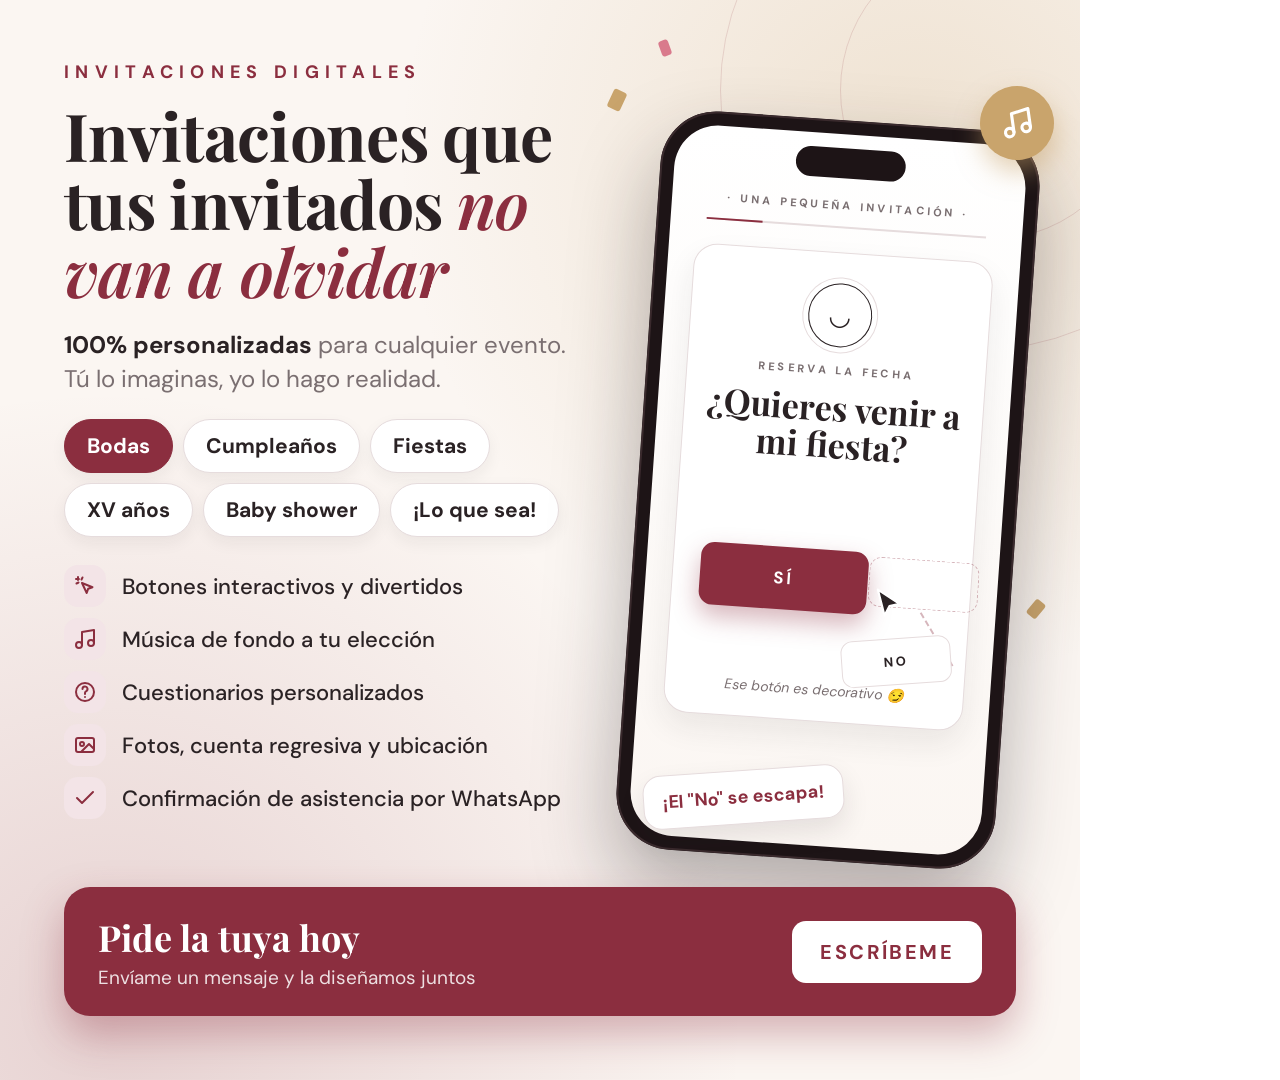
==== promo/marketplace.html @ bbc46b10 "Imagen promocional para Marketplace Co-Authored-By: Claude Opus 5.5 <noreply@anthropic.com> Claude-S" ====
<!doctype html>
<html lang="es">
<head>
<meta charset="utf-8">
<link href="https://fonts.googleapis.com/css2?family=Playfair+Display:ital,wght@0,600;0,700;1,500;1,600&family=DM+Sans:wght@400;500;700&display=swap" rel="stylesheet">
<style>
  :root {
    --vino: #8b2e3f; --vino-dark: #5e1a28; --rosa: #f3e4e7; --crema: #fbf6f2;
    --oro: #c9a46c; --ink: #2a2224; --muted: #7a6f71; --line: #e6dcdd;
  }
  * { box-sizing: border-box; margin: 0; }
  body { width: 1080px; height: 1080px; overflow: hidden; font-family: "DM Sans", sans-serif; color: var(--ink); }
  .canvas {
    position: relative; width: 1080px; height: 1080px; overflow: hidden;
    background:
      radial-gradient(circle at 85% 15%, rgba(201,164,108,.25), transparent 40%),
      radial-gradient(circle at 10% 95%, rgba(139,46,63,.18), transparent 45%),
      var(--crema);
    padding: 60px 64px;
  }
  .ring { position: absolute; border: 1.5px solid rgba(139,46,63,.15); border-radius: 50%; }
  .confetti { position: absolute; border-radius: 3px; }

  .eyebrow { font-size: 18px; letter-spacing: .35em; text-transform: uppercase; font-weight: 700; color: var(--vino); }
  h1 {
    font-family: "Playfair Display", serif; font-weight: 700; font-size: 66px; line-height: 1.03;
    margin-top: 18px; width: 560px; letter-spacing: -.01em;
  }
  h1 em { font-style: italic; font-weight: 600; color: var(--vino); }
  .sub { margin-top: 22px; font-size: 24px; line-height: 1.4; color: var(--muted); width: 520px; }
  .sub strong { color: var(--ink); }

  .chips { display: flex; flex-wrap: wrap; gap: 10px; margin-top: 24px; width: 560px; }
  .chip {
    padding: 12px 22px; border-radius: 999px; font-size: 21px; font-weight: 700;
    background: #fff; border: 1.5px solid var(--line); box-shadow: 0 6px 16px rgba(42,34,36,.06);
  }
  .chip.dark { background: var(--vino); color: #fff; border-color: var(--vino); }

  .features { margin-top: 28px; display: grid; gap: 11px; width: 540px; }
  .feat { display: flex; align-items: center; gap: 16px; font-size: 22px; font-weight: 500; }
  .feat .ic {
    flex: none; width: 42px; height: 42px; border-radius: 14px; display: grid; place-items: center;
    background: var(--rosa); color: var(--vino);
  }
  .feat svg { width: 24px; height: 24px; }

  .cta {
    position: absolute; left: 64px; bottom: 64px; right: 64px;
    display: flex; align-items: center; justify-content: space-between;
    background: var(--vino); color: #fff; border-radius: 26px; padding: 26px 34px;
    box-shadow: 0 18px 40px rgba(139,46,63,.35);
  }
  .cta .big { font-family: "Playfair Display", serif; font-size: 36px; font-weight: 700; }
  .cta .small { font-size: 19px; opacity: .85; margin-top: 4px; }
  .cta .btn {
    background: #fff; color: var(--vino); font-weight: 700; font-size: 20px; letter-spacing: .12em;
    text-transform: uppercase; padding: 18px 28px; border-radius: 14px;
  }

  /* Teléfono */
  .phone {
    position: absolute; right: 62px; top: 120px; width: 380px; height: 740px;
    background: #1d1416; border-radius: 56px; padding: 14px;
    box-shadow: 0 40px 80px rgba(42,34,36,.35), inset 0 0 0 2px #3a2a2d;
    transform: rotate(4deg);
  }
  .screen {
    position: relative; width: 100%; height: 100%; border-radius: 44px; overflow: hidden;
    background: linear-gradient(180deg, #fff 0%, var(--crema) 100%);
    padding: 64px 26px 26px; text-align: center;
  }
  .notch { position: absolute; top: 14px; left: 50%; transform: translateX(-50%); width: 110px; height: 30px; background: #1d1416; border-radius: 20px; }
  .s-eyebrow { font-size: 11px; letter-spacing: .3em; text-transform: uppercase; font-weight: 700; color: var(--muted); }
  .s-bar { height: 2px; background: var(--line); margin: 14px 10px 0; position: relative; }
  .s-bar::after { content: ""; position: absolute; left: 0; top: 0; bottom: 0; width: 20%; background: var(--vino); }
  .s-card {
    margin-top: 24px; background: #fff; border: 1px solid var(--line); border-radius: 24px;
    padding: 30px 18px 26px; position: relative; height: 470px;
    box-shadow: 0 14px 30px rgba(42,34,36,.08);
  }
  .s-icon {
    width: 64px; height: 64px; margin: 0 auto 16px; border-radius: 50%; border: 1.5px solid var(--ink);
    box-shadow: 0 0 0 5px #fff, 0 0 0 6px var(--line); display: grid; place-items: center; font-size: 26px;
  }
  .s-label { font-size: 11px; letter-spacing: .3em; font-weight: 700; color: var(--muted); text-transform: uppercase; }
  .s-q { font-family: "Playfair Display", serif; font-weight: 700; font-size: 34px; line-height: 1.1; margin-top: 12px; }
  .s-yes {
    position: absolute; left: 36px; top: 300px; width: 150px; padding: 18px 0; border-radius: 12px;
    background: var(--vino); color: #fff; font-weight: 700; letter-spacing: .2em; font-size: 15px;
    box-shadow: 0 10px 22px rgba(139,46,63,.35); transform: scale(1.12);
  }
  .s-no {
    position: absolute; right: 14px; top: 380px; width: 110px; padding: 14px 0; border-radius: 12px;
    background: #fff; border: 1px solid var(--line); font-weight: 700; letter-spacing: .2em; font-size: 13px;
    transform: rotate(-8deg);
  }
  .ghost { position: absolute; border: 1.5px dashed rgba(139,46,63,.35); border-radius: 12px; }
  .trail { position: absolute; height: 0; border-top: 2px dashed rgba(139,46,63,.35); transform-origin: left center; }
  .cursor { position: absolute; width: 34px; height: 34px; }
  .s-hint { position: absolute; left: 0; right: 0; bottom: 22px; font-size: 14px; font-style: italic; color: var(--muted); }

  .note {
    position: absolute; right: 26px; top: 86px; width: 74px; height: 74px; border-radius: 50%;
    background: var(--oro); color: #fff; display: grid; place-items: center;
    box-shadow: 0 12px 26px rgba(201,164,108,.5); transform: rotate(-8deg);
  }
  .note svg { width: 34px; height: 34px; }
  .bubble {
    position: absolute; right: 236px; top: 770px; background: #fff; border: 1.5px solid var(--line);
    border-radius: 18px; padding: 14px 18px; font-size: 18px; font-weight: 700; color: var(--vino);
    box-shadow: 0 12px 26px rgba(42,34,36,.1); transform: rotate(-4deg);
  }
</style>
</head>
<body>
<div class="canvas">
  <div class="ring" style="width:520px;height:520px;right:-160px;top:-170px"></div>
  <div class="ring" style="width:300px;height:300px;right:-60px;top:-60px"></div>

  <div class="confetti" style="width:14px;height:20px;background:var(--oro);left:610px;top:90px;transform:rotate(25deg)"></div>
  <div class="confetti" style="width:10px;height:16px;background:#d97a8c;left:660px;top:40px;transform:rotate(-20deg)"></div>
  <div class="confetti" style="width:12px;height:18px;background:var(--oro);left:1030px;top:600px;transform:rotate(40deg)"></div>
  <div class="confetti" style="width:10px;height:10px;border-radius:50%;background:#d97a8c;left:1000px;top:540px"></div>

  <p class="eyebrow">Invitaciones digitales</p>
  <h1>Invitaciones que tus invitados <em>no van a olvidar</em></h1>
  <p class="sub"><strong>100% personalizadas</strong> para cualquier evento. Tú lo imaginas, yo lo hago realidad.</p>

  <div class="chips">
    <span class="chip dark">Bodas</span>
    <span class="chip">Cumpleaños</span>
    <span class="chip">Fiestas</span>
    <span class="chip">XV años</span>
    <span class="chip">Baby shower</span>
    <span class="chip">¡Lo que sea!</span>
  </div>

  <div class="features">
    <div class="feat"><span class="ic"><svg viewBox="0 0 24 24" fill="none" stroke="currentColor" stroke-width="2" stroke-linecap="round" stroke-linejoin="round"><path d="M9 9l10.5 4.2-4.3 1.5-1.5 4.3z"/><path d="M5 3v3M3 5h3M9.5 3.5l-1 2M3.5 9.5l2-1"/></svg></span>Botones interactivos y divertidos</div>
    <div class="feat"><span class="ic"><svg viewBox="0 0 24 24" fill="none" stroke="currentColor" stroke-width="2" stroke-linecap="round" stroke-linejoin="round"><path d="M9 18V5l12-2v13"/><circle cx="6" cy="18" r="3"/><circle cx="18" cy="16" r="3"/></svg></span>Música de fondo a tu elección</div>
    <div class="feat"><span class="ic"><svg viewBox="0 0 24 24" fill="none" stroke="currentColor" stroke-width="2" stroke-linecap="round" stroke-linejoin="round"><circle cx="12" cy="12" r="9"/><path d="M9.5 9a2.5 2.5 0 1 1 3.5 2.3c-.6.3-1 .9-1 1.6V14"/><path d="M12 17h.01"/></svg></span>Cuestionarios personalizados</div>
    <div class="feat"><span class="ic"><svg viewBox="0 0 24 24" fill="none" stroke="currentColor" stroke-width="2" stroke-linecap="round" stroke-linejoin="round"><rect x="3" y="5" width="18" height="14" rx="2"/><circle cx="9" cy="11" r="2"/><path d="M21 16l-5-5-8 8"/></svg></span>Fotos, cuenta regresiva y ubicación</div>
    <div class="feat"><span class="ic"><svg viewBox="0 0 24 24" fill="none" stroke="currentColor" stroke-width="2" stroke-linecap="round" stroke-linejoin="round"><path d="M20 6L9 17l-5-5"/></svg></span>Confirmación de asistencia por WhatsApp</div>
  </div>

  <!-- Teléfono -->
  <div class="phone">
    <div class="screen">
      <div class="notch"></div>
      <p class="s-eyebrow">· Una pequeña invitación ·</p>
      <div class="s-bar"></div>
      <div class="s-card">
        <div class="s-icon">◡</div>
        <p class="s-label">Reserva la fecha</p>
        <p class="s-q">¿Quieres venir a mi fiesta?</p>
        <div class="ghost" style="left:196px;top:300px;width:110px;height:50px"></div>
        <div class="trail" style="left:250px;top:352px;width:62px;transform:rotate(55deg)"></div>
        <div class="s-yes">SÍ</div>
        <div class="s-no">NO</div>
        <svg class="cursor" style="left:200px;top:330px" viewBox="0 0 24 24"><path d="M4 2l16 9-7 2-3 7z" fill="#2a2224" stroke="#fff" stroke-width="1.5" stroke-linejoin="round"/></svg>
        <p class="s-hint">Ese botón es decorativo 😏</p>
      </div>
    </div>
  </div>
  <div class="note"><svg viewBox="0 0 24 24" fill="none" stroke="currentColor" stroke-width="2.2" stroke-linecap="round" stroke-linejoin="round"><path d="M9 18V5l12-2v13"/><circle cx="6" cy="18" r="3"/><circle cx="18" cy="16" r="3"/></svg></div>
  <div class="bubble">¡El "No" se escapa!</div>

  <div class="cta">
    <div>
      <p class="big">Pide la tuya hoy</p>
      <p class="small">Envíame un mensaje y la diseñamos juntos</p>
    </div>
    <span class="btn">Escríbeme</span>
  </div>
</div>
</body>
</html>
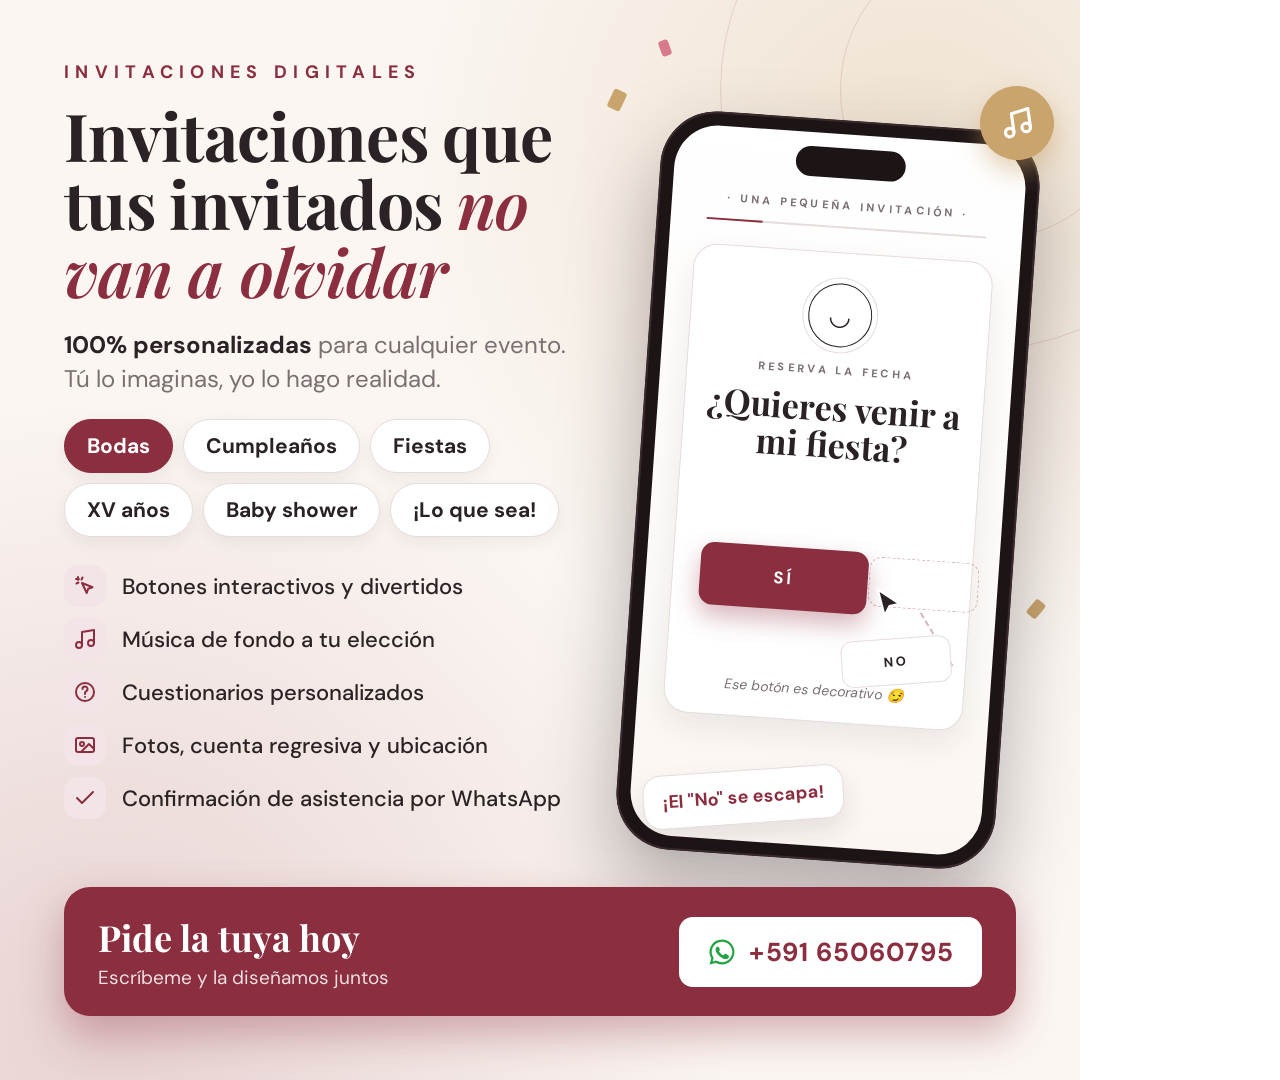
==== commit b48a45ba: "Promo: agrega WhatsApp Co-Authored-By: Claude Opus 5.5 <noreply@anthropic.com> Claude-Session: https" ====
--- a/promo/marketplace.html
+++ b/promo/marketplace.html
@@ -53,6 +53,8 @@
   }
   .cta .big { font-family: "Playfair Display", serif; font-size: 36px; font-weight: 700; }
   .cta .small { font-size: 19px; opacity: .85; margin-top: 4px; }
+  .cta .btn.wa { display: flex; align-items: center; gap: 12px; letter-spacing: .04em; font-size: 26px; text-transform: none; }
+  .cta .btn.wa svg { width: 30px; height: 30px; color: #25a244; }
   .cta .btn {
     background: #fff; color: var(--vino); font-weight: 700; font-size: 20px; letter-spacing: .12em;
     text-transform: uppercase; padding: 18px 28px; border-radius: 14px;
@@ -169,9 +171,9 @@
   <div class="cta">
     <div>
       <p class="big">Pide la tuya hoy</p>
-      <p class="small">Envíame un mensaje y la diseñamos juntos</p>
+      <p class="small">Escríbeme y la diseñamos juntos</p>
     </div>
-    <span class="btn">Escríbeme</span>
+    <span class="btn wa"><svg viewBox="0 0 24 24" fill="currentColor"><path d="M12 2a10 10 0 0 0-8.6 15.1L2 22l5-1.3A10 10 0 1 0 12 2zm0 18.2a8.2 8.2 0 0 1-4.2-1.2l-.3-.2-3 .8.8-2.9-.2-.3A8.2 8.2 0 1 1 12 20.2zm4.5-6.1c-.2-.1-1.5-.7-1.7-.8s-.4-.1-.6.1-.6.8-.8 1-.3.2-.5.1a6.7 6.7 0 0 1-3.3-2.9c-.2-.4.2-.4.7-1.3.1-.2 0-.3 0-.4l-.8-1.8c-.2-.5-.4-.4-.6-.4h-.5a1 1 0 0 0-.7.3 3 3 0 0 0-.9 2.2 5.2 5.2 0 0 0 1.1 2.7 11.8 11.8 0 0 0 4.5 4c1.7.7 2.3.8 3.2.6a2.7 2.7 0 0 0 1.8-1.2 2.2 2.2 0 0 0 .1-1.3c0-.1-.2-.2-.5-.3z"/></svg>+591 65060795</span>
   </div>
 </div>
 </body>
